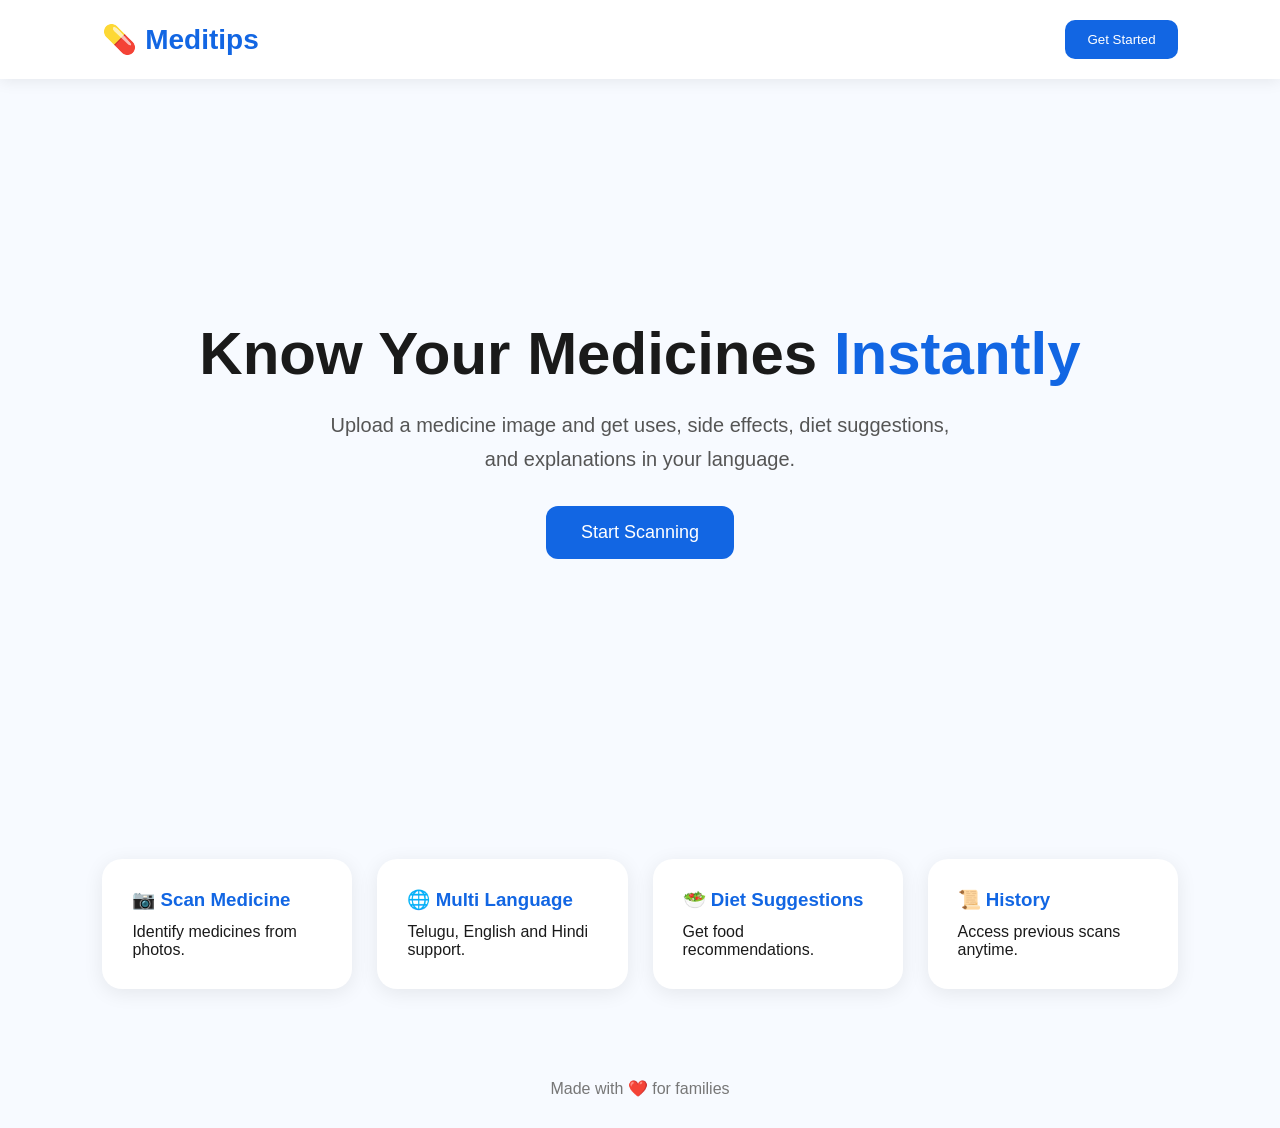
==== index.html @ 1d8bb583 "Initial Commit" ====
<!DOCTYPE html>
<html lang="en">
<head>
    <meta charset="UTF-8">
    <meta name="viewport" content="width=device-width, initial-scale=1.0">
    <title>Meditips - Know Your Medicines</title>
    <link rel="stylesheet" href="css/style.css">
</head>
<body>

<nav>
    <div class="logo">💊 Meditips</div>

    <a href="pages/login.html">
        <button class="nav-btn">Get Started</button>
    </a>
</nav>

<section class="hero">

    <div class="hero-content">

        <h1>
            Know Your Medicines
            <span>Instantly</span>
        </h1>

        <p>
            Upload a medicine image and get
            uses, side effects, diet suggestions,
            and explanations in your language.
        </p>

        <a href="pages/login.html">
            <button class="primary-btn">
                Start Scanning
            </button>
        </a>

    </div>

</section>

<section class="features">

    <div class="card">
        <h3>📷 Scan Medicine</h3>
        <p>Identify medicines from photos.</p>
    </div>

    <div class="card">
        <h3>🌐 Multi Language</h3>
        <p>Telugu, English and Hindi support.</p>
    </div>

    <div class="card">
        <h3>🥗 Diet Suggestions</h3>
        <p>Get food recommendations.</p>
    </div>

    <div class="card">
        <h3>📜 History</h3>
        <p>Access previous scans anytime.</p>
    </div>

</section>

<footer>
    Made with ❤️ for families
</footer>

</body>
</html>
---- css/style.css ----
*{
    margin:0;
    padding:0;
    box-sizing:border-box;
    font-family:'Segoe UI',sans-serif;
}

body{
    background:#f7faff;
    color:#1a1a1a;
}

nav{
    display:flex;
    justify-content:space-between;
    align-items:center;
    padding:20px 8%;
    background:white;
    box-shadow:0 2px 15px rgba(0,0,0,0.08);
}

.logo{
    font-size:28px;
    font-weight:700;
    color:#1266e3;
}

.nav-btn{
    background:#1266e3;
    color:white;
    border:none;
    padding:12px 22px;
    border-radius:10px;
    cursor:pointer;
}

.hero{
    min-height:80vh;
    display:flex;
    justify-content:center;
    align-items:center;
    text-align:center;
    padding:20px;
}

.hero-content h1{
    font-size:60px;
    margin-bottom:20px;
}

.hero-content span{
    color:#1266e3;
}

.hero-content p{
    max-width:650px;
    margin:auto;
    font-size:20px;
    line-height:1.7;
    color:#555;
}

.primary-btn{
    margin-top:30px;
    background:#1266e3;
    color:white;
    border:none;
    padding:16px 35px;
    border-radius:12px;
    font-size:18px;
    cursor:pointer;
}

.features{
    display:grid;
    grid-template-columns:repeat(auto-fit,minmax(250px,1fr));
    gap:25px;
    padding:60px 8%;
}

.card{
    background:white;
    padding:30px;
    border-radius:20px;
    box-shadow:0 4px 20px rgba(0,0,0,0.08);
    transition:0.3s;
}

.card:hover{
    transform:translateY(-8px);
}

.card h3{
    margin-bottom:12px;
    color:#1266e3;
}

footer{
    text-align:center;
    padding:30px;
    color:#777;
}
.login-container{
    height:100vh;
    display:flex;
    justify-content:center;
    align-items:center;
    background:#f7faff;
}

.login-card{
    background:white;
    padding:40px;
    border-radius:20px;
    box-shadow:0 8px 30px rgba(0,0,0,0.08);
    width:400px;
    text-align:center;
}

.login-card h1{
    color:#1266e3;
    margin-bottom:15px;
}

.login-card p{
    margin-bottom:25px;
    color:#666;
}

.login-card button{
    width:100%;
    background:#1266e3;
    color:white;
    border:none;
    padding:14px;
    border-radius:10px;
    cursor:pointer;
}
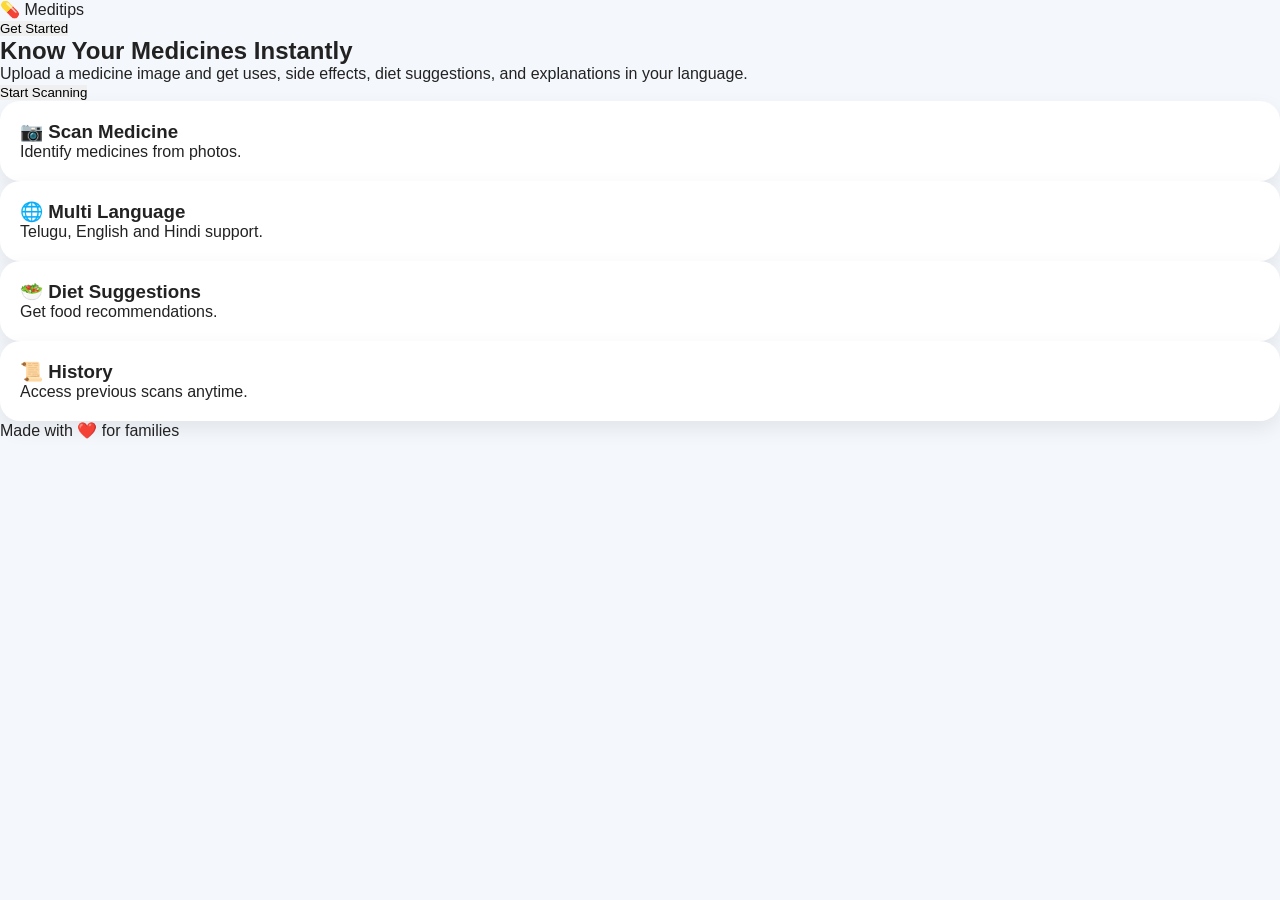
==== commit 0787908a: "added ai assistant" ====
--- a/index.html
+++ b/index.html
@@ -4,7 +4,8 @@
     <meta charset="UTF-8">
     <meta name="viewport" content="width=device-width, initial-scale=1.0">
     <title>Meditips - Know Your Medicines</title>
-    <link rel="stylesheet" href="css/style.css">
+    <link rel="stylesheet" href="css/common.css">
+    
 </head>
 <body>
 
--- a/css/common.css
+++ b/css/common.css
@@ -0,0 +1,34 @@
+*{
+    margin:0;
+    padding:0;
+    box-sizing:border-box;
+    font-family:Poppins,sans-serif;
+}
+
+body{
+    background:#f4f7fb;
+    color:#222;
+}
+
+button{
+    cursor:pointer;
+    border:none;
+    outline:none;
+}
+
+img{
+    max-width:100%;
+}
+
+.card{
+    background:#fff;
+    border-radius:20px;
+    padding:20px;
+    box-shadow:0 8px 20px rgba(0,0,0,.08);
+}
+
+.title{
+    font-size:28px;
+    font-weight:700;
+    margin-bottom:20px;
+}
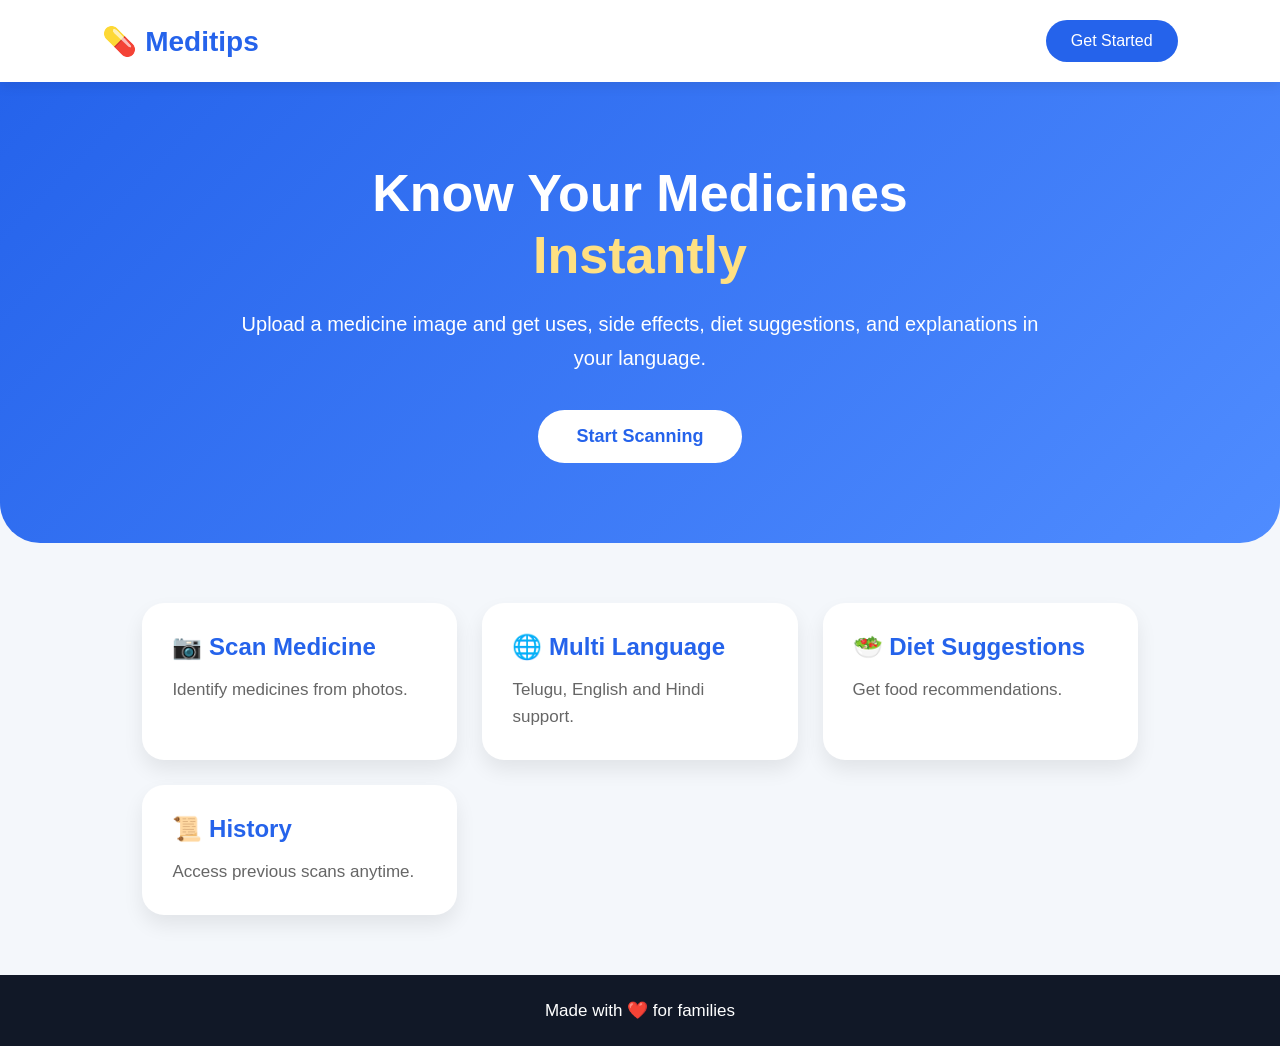
==== commit 2337d69f: "updated index page" ====
--- a/index.html
+++ b/index.html
@@ -5,7 +5,11 @@
     <meta name="viewport" content="width=device-width, initial-scale=1.0">
     <title>Meditips - Know Your Medicines</title>
     <link rel="stylesheet" href="css/common.css">
-    
+    <link rel="stylesheet" href="css/index.css">
+</head>
+</head>     
+</head>
+
 </head>
 <body>
 
--- a/css/index.css
+++ b/css/index.css
@@ -0,0 +1,299 @@
+*{
+
+margin:0;
+
+padding:0;
+
+box-sizing:border-box;
+
+font-family:Arial,Helvetica,sans-serif;
+
+}
+
+body{
+
+background:#f4f7fb;
+
+color:#222;
+
+}
+
+/* Navigation */
+
+nav{
+
+display:flex;
+
+justify-content:space-between;
+
+align-items:center;
+
+padding:20px 8%;
+
+background:white;
+
+box-shadow:0 4px 12px rgba(0,0,0,.08);
+
+position:sticky;
+
+top:0;
+
+z-index:100;
+
+}
+
+.logo{
+
+font-size:28px;
+
+font-weight:bold;
+
+color:#2563eb;
+
+}
+
+.nav-btn{
+
+background:#2563eb;
+
+color:white;
+
+border:none;
+
+padding:12px 25px;
+
+border-radius:30px;
+
+font-size:16px;
+
+cursor:pointer;
+
+transition:.3s;
+
+}
+
+.nav-btn:hover{
+
+background:#1d4ed8;
+
+transform:translateY(-2px);
+
+}
+
+/* Hero */
+
+.hero{
+
+padding:80px 8%;
+
+background:linear-gradient(
+
+135deg,
+
+#2563eb,
+
+#4f8cff
+
+);
+
+color:white;
+
+text-align:center;
+
+border-radius:0 0 40px 40px;
+
+}
+
+.hero-content{
+
+max-width:800px;
+
+margin:auto;
+
+}
+
+.hero h1{
+
+font-size:52px;
+
+margin-bottom:20px;
+
+line-height:1.2;
+
+}
+
+.hero h1 span{
+
+display:block;
+
+color:#ffe082;
+
+}
+
+.hero p{
+
+font-size:20px;
+
+line-height:1.7;
+
+margin-bottom:35px;
+
+}
+
+.primary-btn{
+
+background:white;
+
+color:#2563eb;
+
+border:none;
+
+padding:16px 38px;
+
+font-size:18px;
+
+font-weight:bold;
+
+border-radius:40px;
+
+cursor:pointer;
+
+transition:.3s;
+
+}
+
+.primary-btn:hover{
+
+transform:translateY(-3px);
+
+box-shadow:0 10px 20px rgba(0,0,0,.2);
+
+}
+
+/* Features */
+
+.features{
+
+max-width:1200px;
+
+margin:60px auto;
+
+padding:0 8%;
+
+display:grid;
+
+grid-template-columns:repeat(auto-fit,minmax(250px,1fr));
+
+gap:25px;
+
+}
+
+.card{
+
+background:white;
+
+padding:30px;
+
+border-radius:22px;
+
+box-shadow:0 10px 20px rgba(0,0,0,.08);
+
+transition:.3s;
+
+}
+
+.card:hover{
+
+transform:translateY(-5px);
+
+box-shadow:0 15px 30px rgba(37,99,235,.15);
+
+}
+
+.card h3{
+
+font-size:24px;
+
+color:#2563eb;
+
+margin-bottom:15px;
+
+}
+
+.card p{
+
+font-size:17px;
+
+color:#666;
+
+line-height:1.6;
+
+}
+
+/* Footer */
+
+footer{
+
+margin-top:60px;
+
+background:#111827;
+
+color:white;
+
+text-align:center;
+
+padding:25px;
+
+font-size:17px;
+
+}
+
+/* Responsive */
+
+@media(max-width:768px){
+
+nav{
+
+padding:18px 20px;
+
+}
+
+.logo{
+
+font-size:22px;
+
+}
+
+.hero{
+
+padding:60px 20px;
+
+}
+
+.hero h1{
+
+font-size:36px;
+
+}
+
+.hero p{
+
+font-size:17px;
+
+}
+
+.primary-btn{
+
+width:100%;
+
+}
+
+.features{
+
+padding:20px;
+
+grid-template-columns:1fr;
+
+}
+
+}
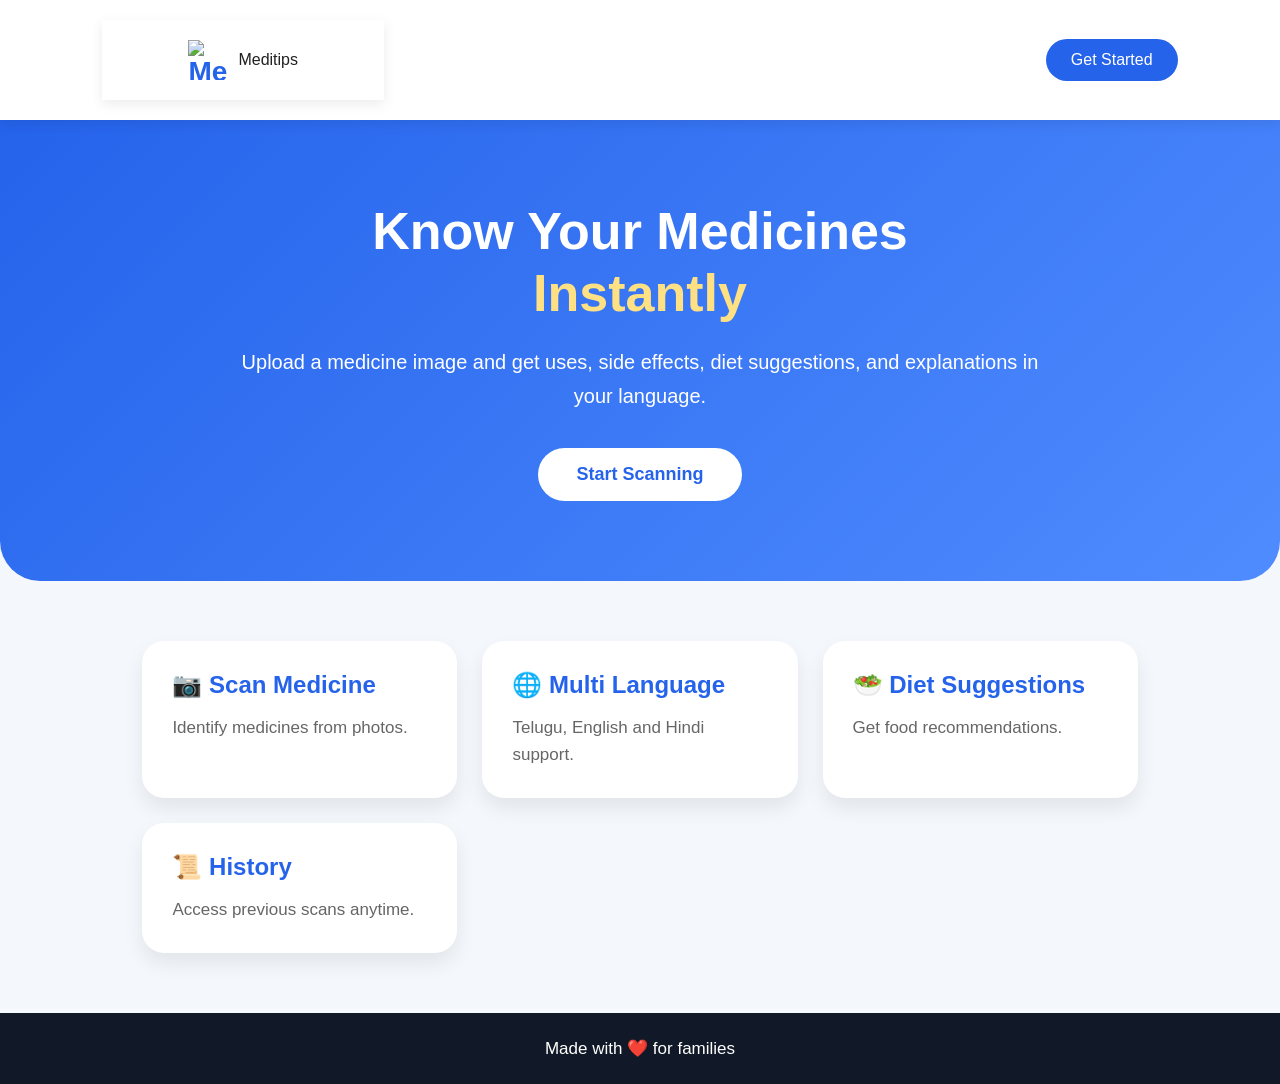
==== commit 5b8056f9: "added logo" ====
--- a/index.html
+++ b/index.html
@@ -14,7 +14,10 @@
 <body>
 
 <nav>
-    <div class="logo">💊 Meditips</div>
+    <nav class="navbar">
+    <img src="../assets/logo.png" alt="Meditips Logo" class="logo">
+    <span>Meditips</span>
+</nav>
 
     <a href="pages/login.html">
         <button class="nav-btn">Get Started</button>
@@ -73,6 +76,6 @@
 <footer>
     Made with ❤️ for families
 </footer>
-
+<script type="module" src="../js/darkmode.js"></script>
 </body>
 </html>
--- a/css/common.css
+++ b/css/common.css
@@ -31,4 +31,117 @@
     font-size:28px;
     font-weight:700;
     margin-bottom:20px;
+}
+
+body.dark{
+
+    background:#121212;
+
+    color:#ffffff;
+
+}
+
+/* Profile */
+
+body.dark .settings-card,
+body.dark .profile-stat,
+body.dark .profile-header,
+body.dark .setting-item{
+
+    background:#1e1e1e;
+
+    color:white;
+
+}
+
+body.dark .setting-item{
+
+    border-bottom:1px solid #333;
+
+}
+
+/* History */
+
+body.dark .history-card,
+body.dark .analytics-card,
+body.dark .analytics-section{
+
+    background:#1e1e1e;
+
+    color:white;
+
+}
+
+/* Result */
+
+body.dark .info-card{
+
+    background:#1e1e1e;
+
+}
+
+/* Scan */
+
+body.dark .preview-card,
+body.dark .tips-card{
+
+    background:#1e1e1e;
+
+}
+
+/* Assistant */
+
+body.dark .bubble,
+body.dark .chat-box{
+
+    background:#1e1e1e;
+
+}
+
+/* Inputs */
+
+body.dark input,
+body.dark textarea{
+
+    background:#2a2a2a;
+
+    color:white;
+
+    border:1px solid #444;
+
+}
+
+/* Text */
+
+body.dark p,
+body.dark span,
+body.dark h1,
+body.dark h2,
+body.dark h3{
+
+    color:white;
+
+}
+
+/* Navigation */
+
+body.dark nav,
+body.dark .header{
+
+    background:#111827;
+
+}
+
+/* Footer */
+
+body.dark footer{
+
+    background:#111827;
+
+}
+.logo{
+    width:40px;
+    height:40px;
+    object-fit:contain;
+    margin-right:10px;
 }
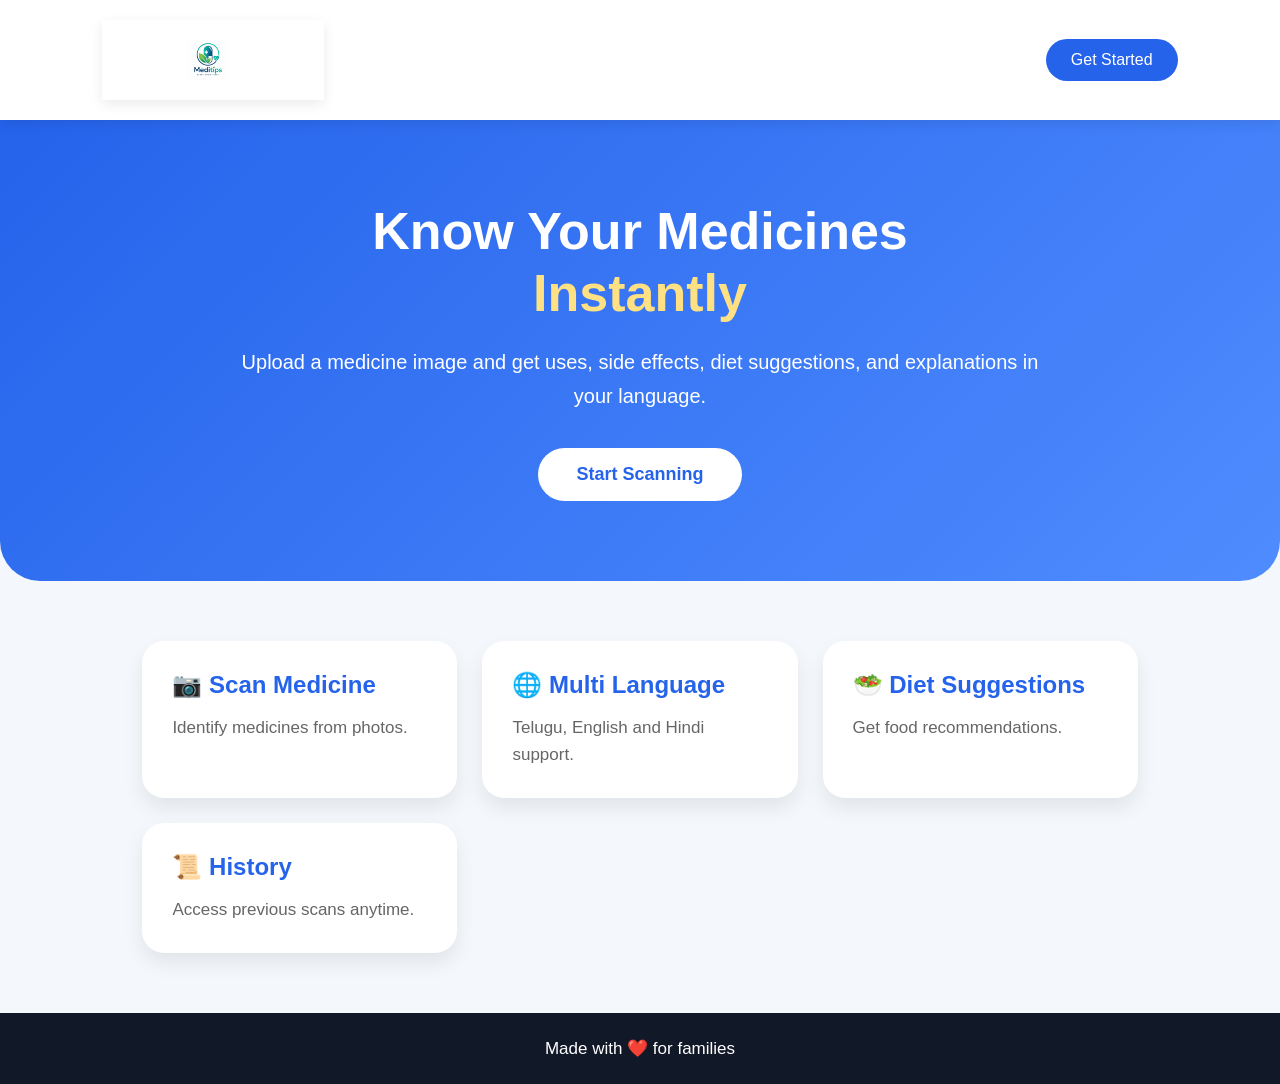
==== commit eede4aa8: "added logo" ====
--- a/index.html
+++ b/index.html
@@ -16,7 +16,6 @@
 <nav>
     <nav class="navbar">
     <img src="../assets/logo.png" alt="Meditips Logo" class="logo">
-    <span>Meditips</span>
 </nav>
 
     <a href="pages/login.html">
